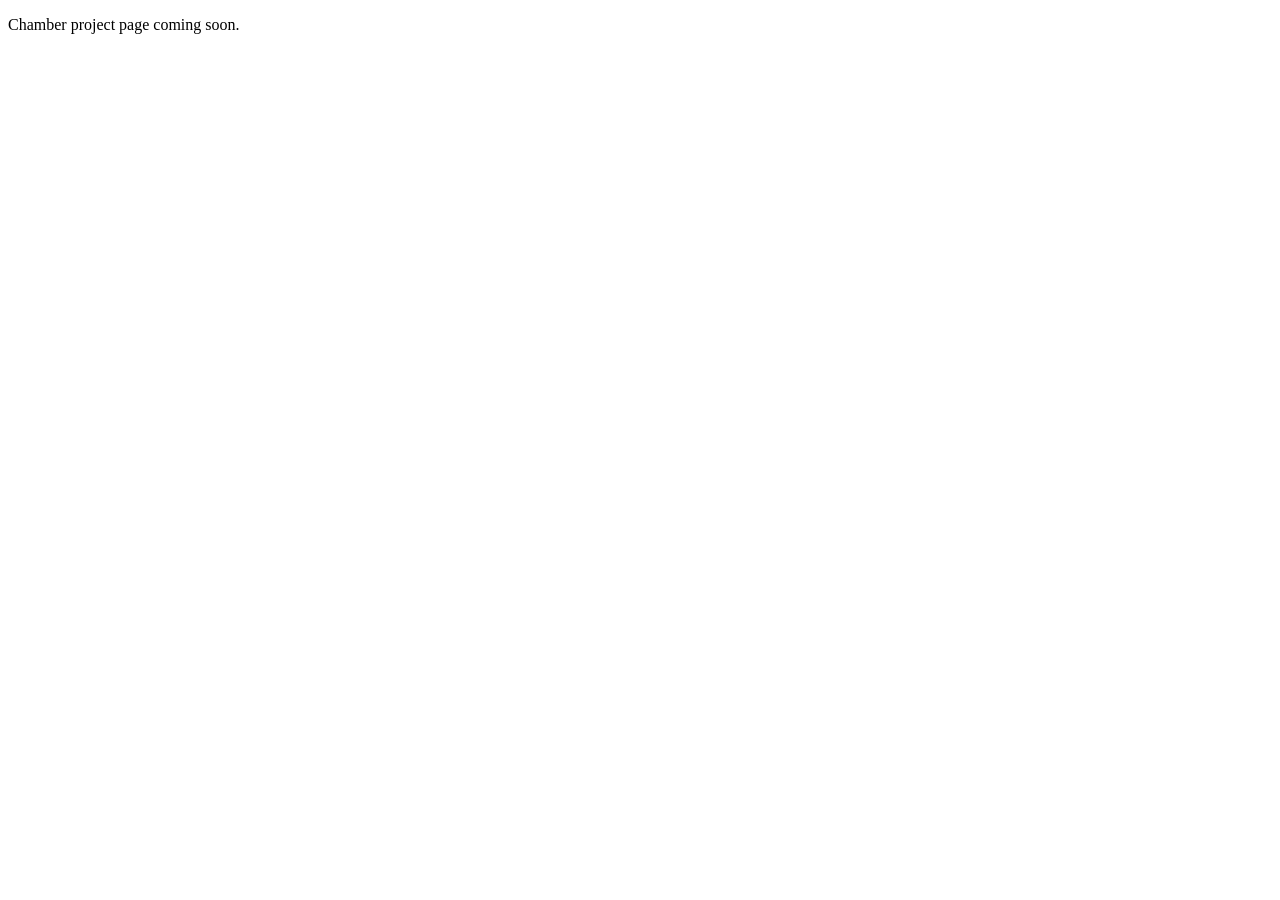
==== chamber/index.html @ 715e27e8 "ok" ====
<!DOCTYPE html>
<html lang="en-US">
<head>
  <meta charset="UTF-8">
  <meta name="viewport" content="width=device-width, initial-scale=1.0">
  <title>Chamber Placeholder</title>
</head>
<body>
  <p>Chamber project page coming soon.</p>
</body>
</html>
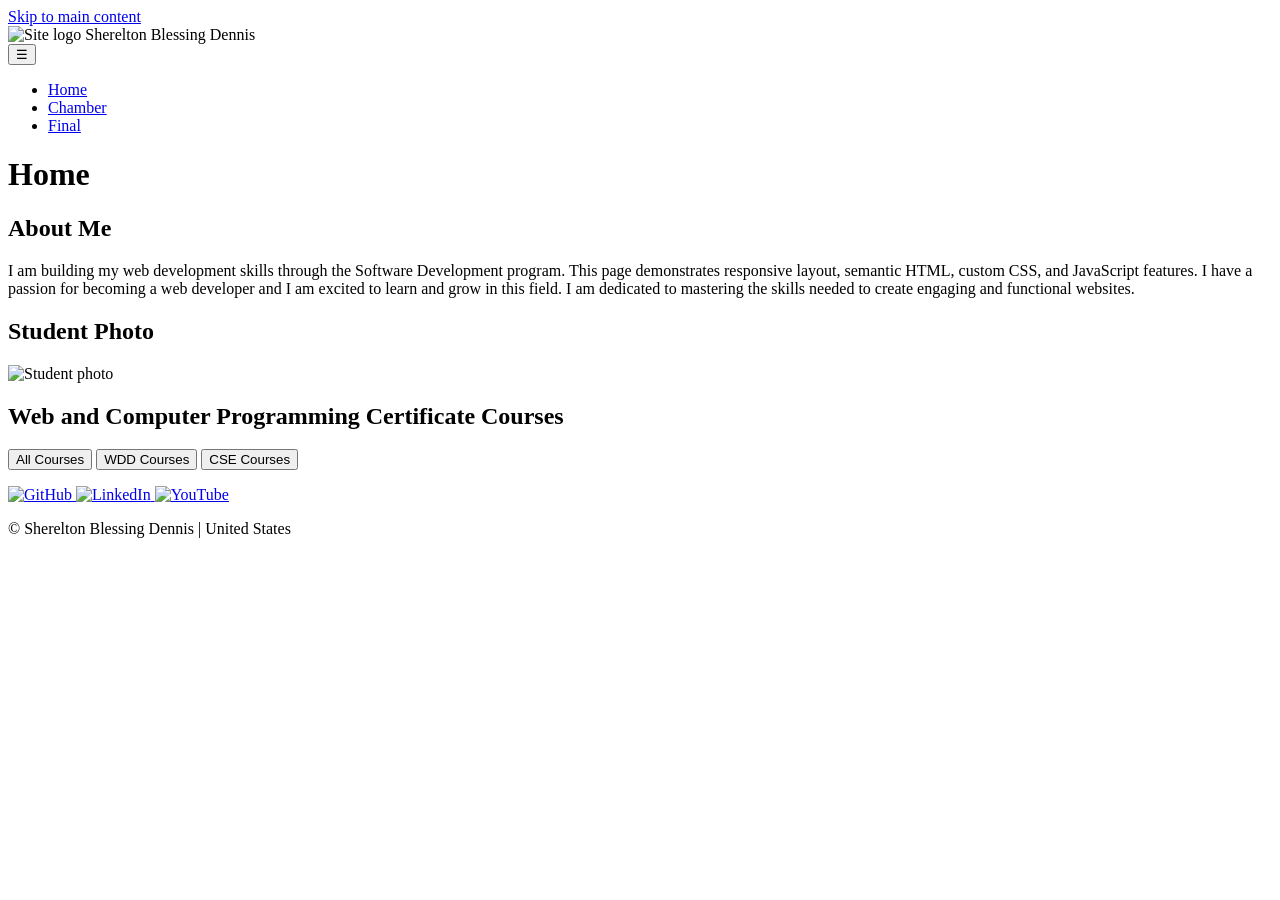
==== commit 4ba22f06: "teste" ====
--- a/chamber/index.html
+++ b/chamber/index.html
@@ -3,9 +3,82 @@
 <head>
   <meta charset="UTF-8">
   <meta name="viewport" content="width=device-width, initial-scale=1.0">
-  <title>Chamber Placeholder</title>
+  <meta name="description" content="WDD 231 student home page with responsive navigation and dynamic course filtering.">
+  <meta name="author" content="Sherelton Blessing Dennis">
+  <title>WDD 231 | Home</title>
+  <link rel="preconnect" href="https://fonts.googleapis.com">
+  <link rel="preconnect" href="https://fonts.gstatic.com" crossorigin>
+  <link href="https://fonts.googleapis.com/css2?family=Source+Sans+3:wght@400;600;700&display=swap" rel="stylesheet">
+  <link rel="stylesheet" href="stylesheet/larger.css">
+  <link rel="stylesheet" href="stylesheet/small.css">
+  <link rel="stylesheet" href="stylesheet/larger.css">
+  <script src="scripts/navigation.js" defer></script>
+  <script src="scripts/date.js" defer></script>
+  <script src="scripts/course.js" defer></script>
 </head>
 <body>
-  <p>Chamber project page coming soon.</p>
+  <a class="skip-link" href="#main-content">Skip to main content</a>
+  <header class="site-header">
+    <div class="brand-wrap">
+      <img src="images/site-logo.svg" alt="Site logo" width="44" height="44">
+      <span class="site-name">Sherelton Blessing Dennis</span>
+    </div>
+    <button id="menuButton" class="menu-button" type="button" aria-label="Toggle navigation" aria-expanded="false" aria-controls="primary-navigation">
+      <span aria-hidden="true">&#9776;</span>
+    </button>
+  </header>
+
+  <nav id="primary-navigation" class="site-nav" aria-label="Main navigation">
+    <ul>
+      <li><a href="index.html" aria-current="page">Home</a></li>
+      <li><a href="chamber/index.html">Chamber</a></li>
+      <li><a href="final/index.html">Final</a></li>
+    </ul>
+  </nav>
+
+  <main id="main-content">
+    <h1>Home</h1>
+
+    <section class="card about-section">
+      <h2>About Me</h2>
+      <p>
+        I am building my web development skills through the Software Development program.
+        This page demonstrates responsive layout, semantic HTML, custom CSS, and JavaScript features.
+        I have a passion for becoming a web developer and I am excited to learn and grow in this field. I am dedicated to mastering the skills needed to create engaging and functional websites.
+      </p>
+    </section>
+
+    <section class="card photo-section">
+      <h2>Student Photo</h2>
+      <img src="images/profile.jpg" alt="Student photo" width="480" height="320" loading="lazy">
+    </section>
+
+    <section class="card courses-section">
+      <h2>Web and Computer Programming Certificate Courses</h2>
+      <div class="filter-controls" role="group" aria-label="Filter courses">
+        <button id="allBtn" type="button" class="filter-button">All Courses</button>
+        <button id="wddBtn" type="button" class="filter-button">WDD Courses</button>
+        <button id="cseBtn" type="button" class="filter-button">CSE Courses</button>
+      </div>
+      <div id="courseCards" class="course-grid" aria-live="polite"></div>
+      <p id="creditsTotal" class="credits-total"></p>
+    </section>
+  </main>
+
+  <footer>
+    <div class="social-links" aria-label="Social links">
+      <a href="https://github.com/shereltondennis/wdd231" target="_blank" rel="noopener noreferrer" aria-label="GitHub">
+        <img src="images/icon-github.svg" alt="GitHub" width="28" height="28">
+      </a>
+      <a href="https://www.linkedin.com/in/your-linkedin-handle/" target="_blank" rel="noopener noreferrer" aria-label="LinkedIn">
+        <img src="images/icon-linkedin.svg" alt="LinkedIn" width="28" height="28">
+      </a>
+      <a href="https://www.youtube.com/" target="_blank" rel="noopener noreferrer" aria-label="YouTube">
+        <img src="images/icon-youtube.svg" alt="YouTube" width="28" height="28">
+      </a>
+    </div>
+    <p>&copy; <span id="currentYear"></span> Sherelton Blessing Dennis | United States</p>
+    <p id="lastModified"></p>
+  </footer>
 </body>
 </html>
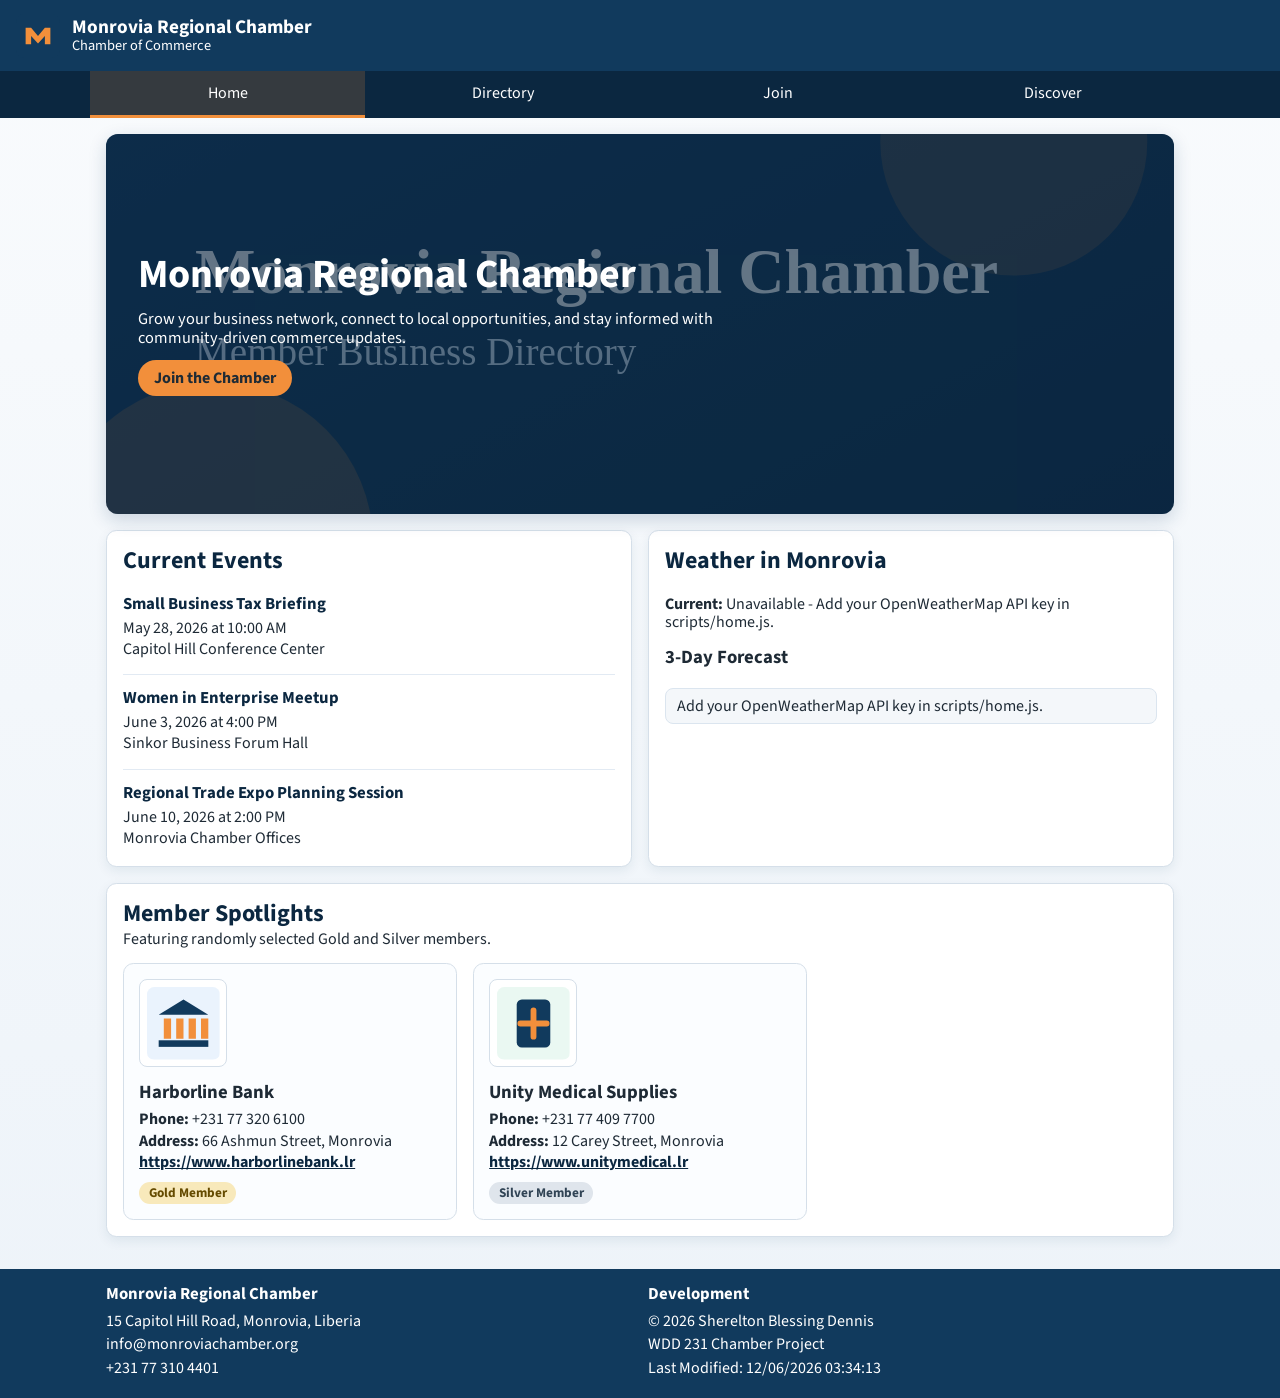
==== commit cc2e3031: "ok" ====
--- a/chamber/index.html
+++ b/chamber/index.html
@@ -3,82 +3,117 @@
 <head>
   <meta charset="UTF-8">
   <meta name="viewport" content="width=device-width, initial-scale=1.0">
-  <meta name="description" content="WDD 231 student home page with responsive navigation and dynamic course filtering.">
+  <meta name="description" content="Home page for the Monrovia Regional Chamber of Commerce featuring events, weather, and member business spotlights.">
   <meta name="author" content="Sherelton Blessing Dennis">
-  <title>WDD 231 | Home</title>
+  <meta property="og:title" content="Monrovia Regional Chamber | Home">
+  <meta property="og:description" content="Connect with Monrovia business opportunities, local events, and featured chamber members.">
+  <meta property="og:image" content="https://shereltondennis.github.io/wdd231/chamber/images/chamber-social.svg">
+  <meta property="og:url" content="https://shereltondennis.github.io/wdd231/chamber/index.html">
+  <meta property="og:type" content="website">
+  <title>Monrovia Regional Chamber | Home</title>
+  <link rel="icon" href="images/favicon.svg" type="image/svg+xml">
   <link rel="preconnect" href="https://fonts.googleapis.com">
   <link rel="preconnect" href="https://fonts.gstatic.com" crossorigin>
   <link href="https://fonts.googleapis.com/css2?family=Source+Sans+3:wght@400;600;700&display=swap" rel="stylesheet">
-  <link rel="stylesheet" href="stylesheet/larger.css">
-  <link rel="stylesheet" href="stylesheet/small.css">
-  <link rel="stylesheet" href="stylesheet/larger.css">
+  <link rel="stylesheet" href="styles/normalize.css">
+  <link rel="stylesheet" href="styles/small.css">
+  <link rel="stylesheet" href="styles/larger.css">
+  <link rel="stylesheet" href="styles/home.css">
   <script src="scripts/navigation.js" defer></script>
-  <script src="scripts/date.js" defer></script>
-  <script src="scripts/course.js" defer></script>
+  <script src="scripts/footer.js" defer></script>
+  <script src="scripts/home.js" defer></script>
 </head>
 <body>
   <a class="skip-link" href="#main-content">Skip to main content</a>
+
   <header class="site-header">
     <div class="brand-wrap">
-      <img src="images/site-logo.svg" alt="Site logo" width="44" height="44">
-      <span class="site-name">Sherelton Blessing Dennis</span>
+      <img src="images/favicon.svg" alt="" width="44" height="44">
+      <div>
+        <p class="site-title">Monrovia Regional Chamber</p>
+        <p class="site-subtitle">Chamber of Commerce</p>
+      </div>
     </div>
     <button id="menuButton" class="menu-button" type="button" aria-label="Toggle navigation" aria-expanded="false" aria-controls="primary-navigation">
       <span aria-hidden="true">&#9776;</span>
     </button>
   </header>
 
-  <nav id="primary-navigation" class="site-nav" aria-label="Main navigation">
+  <nav id="primary-navigation" class="site-nav" aria-label="Primary navigation">
     <ul>
       <li><a href="index.html" aria-current="page">Home</a></li>
-      <li><a href="chamber/index.html">Chamber</a></li>
-      <li><a href="final/index.html">Final</a></li>
+      <li><a href="directory.html">Directory</a></li>
+      <li><a href="join.html">Join</a></li>
+      <li><a href="discover.html">Discover</a></li>
     </ul>
   </nav>
 
-  <main id="main-content">
-    <h1>Home</h1>
-
-    <section class="card about-section">
-      <h2>About Me</h2>
-      <p>
-        I am building my web development skills through the Software Development program.
-        This page demonstrates responsive layout, semantic HTML, custom CSS, and JavaScript features.
-        I have a passion for becoming a web developer and I am excited to learn and grow in this field. I am dedicated to mastering the skills needed to create engaging and functional websites.
-      </p>
+  <main id="main-content" class="home-main">
+    <section class="hero" aria-label="Chamber introduction">
+      <img class="hero-image" src="images/chamber-social.svg" alt="Monrovia Regional Chamber promotional banner" width="1200" height="630" loading="eager" fetchpriority="high">
+      <div class="hero-content">
+        <h1>Monrovia Regional Chamber</h1>
+        <p>Grow your business network, connect to local opportunities, and stay informed with community-driven commerce updates.</p>
+        <a class="cta-link" href="join.html">Join the Chamber</a>
+      </div>
     </section>
 
-    <section class="card photo-section">
-      <h2>Student Photo</h2>
-      <img src="images/profile.jpg" alt="Student photo" width="480" height="320" loading="lazy">
-    </section>
+    <div class="home-grid">
+      <section class="content-card events" aria-labelledby="events-heading">
+        <h2 id="events-heading">Current Events</h2>
+        <ul class="event-list">
+          <li>
+            <h3>Small Business Tax Briefing</h3>
+            <p>May 28, 2026 at 10:00 AM</p>
+            <p>Capitol Hill Conference Center</p>
+          </li>
+          <li>
+            <h3>Women in Enterprise Meetup</h3>
+            <p>June 3, 2026 at 4:00 PM</p>
+            <p>Sinkor Business Forum Hall</p>
+          </li>
+          <li>
+            <h3>Regional Trade Expo Planning Session</h3>
+            <p>June 10, 2026 at 2:00 PM</p>
+            <p>Monrovia Chamber Offices</p>
+          </li>
+        </ul>
+      </section>
 
-    <section class="card courses-section">
-      <h2>Web and Computer Programming Certificate Courses</h2>
-      <div class="filter-controls" role="group" aria-label="Filter courses">
-        <button id="allBtn" type="button" class="filter-button">All Courses</button>
-        <button id="wddBtn" type="button" class="filter-button">WDD Courses</button>
-        <button id="cseBtn" type="button" class="filter-button">CSE Courses</button>
+      <section class="content-card weather" aria-labelledby="weather-heading">
+        <h2 id="weather-heading">Weather in Monrovia</h2>
+        <p class="weather-current"><strong>Current:</strong> <span id="currentTemp">Loading...</span> - <span id="currentDesc">Loading weather details...</span></p>
+        <h3>3-Day Forecast</h3>
+        <ul id="forecastList" class="forecast-list" aria-live="polite">
+          <li>Loading forecast...</li>
+        </ul>
+      </section>
+    </div>
+
+    <section class="spotlights" aria-labelledby="spotlights-heading">
+      <div class="spotlights-head">
+        <h2 id="spotlights-heading">Member Spotlights</h2>
+        <p>Featuring randomly selected Gold and Silver members.</p>
       </div>
-      <div id="courseCards" class="course-grid" aria-live="polite"></div>
-      <p id="creditsTotal" class="credits-total"></p>
+      <div id="spotlightContainer" class="spotlight-grid" aria-live="polite"></div>
     </section>
   </main>
 
   <footer>
-    <div class="social-links" aria-label="Social links">
-      <a href="https://github.com/shereltondennis/wdd231" target="_blank" rel="noopener noreferrer" aria-label="GitHub">
-        <img src="images/icon-github.svg" alt="GitHub" width="28" height="28">
-      </a>
-      <a href="https://www.linkedin.com/in/your-linkedin-handle/" target="_blank" rel="noopener noreferrer" aria-label="LinkedIn">
-        <img src="images/icon-linkedin.svg" alt="LinkedIn" width="28" height="28">
-      </a>
-      <a href="https://www.youtube.com/" target="_blank" rel="noopener noreferrer" aria-label="YouTube">
-        <img src="images/icon-youtube.svg" alt="YouTube" width="28" height="28">
-      </a>
+    <div class="footer-content">
+      <section>
+        <h2>Monrovia Regional Chamber</h2>
+        <p>15 Capitol Hill Road, Monrovia, Liberia</p>
+        <p>info@monroviachamber.org</p>
+        <p>+231 77 310 4401</p>
+      </section>
+      <section>
+        <h2>Development</h2>
+        <p>&copy; <span id="currentYear"></span> Sherelton Blessing Dennis</p>
+        <p>WDD 231 Chamber Project</p>
+        <p id="lastModified"></p>
+      </section>
     </div>
-    <p>&copy; <span id="currentYear"></span> Sherelton Blessing Dennis | United States</p>
-    <p id="lastModified"></p>
   </footer>
 </body>
-</html>
+</html>
--- a/chamber/styles/small.css
+++ b/chamber/styles/small.css
@@ -0,0 +1,250 @@
+:root {
+  --primary: #113a5d;
+  --primary-dark: #0b2740;
+  --accent: #f28f3b;
+  --surface: #f4f7fa;
+  --card-border: #d5dfe9;
+  --ink: #1e2a35;
+  --white: #ffffff;
+}
+
+body {
+  font-family: "Source Sans 3", sans-serif;
+  color: var(--ink);
+  background: linear-gradient(180deg, #f9fbfd 0%, #edf3f9 100%);
+  min-width: 320px;
+}
+
+.skip-link {
+  position: absolute;
+  left: -9999px;
+  top: 0.5rem;
+  background: var(--white);
+  color: var(--primary-dark);
+  padding: 0.5rem 0.75rem;
+  border: 2px solid var(--primary-dark);
+  border-radius: 0.4rem;
+}
+
+.skip-link:focus {
+  left: 0.5rem;
+  z-index: 1000;
+}
+
+.site-header {
+  background: var(--primary);
+  color: var(--white);
+  display: flex;
+  justify-content: space-between;
+  align-items: center;
+  padding: 0.85rem 1rem;
+}
+
+.brand-wrap {
+  display: flex;
+  align-items: center;
+  gap: 0.75rem;
+}
+
+.site-title {
+  margin: 0;
+  font-weight: 700;
+  font-size: clamp(1rem, 3.8vw, 1.2rem);
+  line-height: 1.1;
+}
+
+.site-subtitle {
+  margin: 0;
+  font-size: 0.9rem;
+}
+
+.menu-button {
+  background: transparent;
+  color: var(--white);
+  border: 1px solid rgba(255, 255, 255, 0.65);
+  border-radius: 0.35rem;
+  cursor: pointer;
+  font-size: 1.5rem;
+  line-height: 1;
+  padding: 0.2rem 0.55rem;
+}
+
+.site-nav {
+  display: none;
+  background: var(--primary-dark);
+}
+
+.site-nav.open {
+  display: block;
+}
+
+.site-nav ul {
+  list-style: none;
+  margin: 0;
+  padding: 0;
+}
+
+.site-nav a {
+  color: var(--white);
+  text-decoration: none;
+  display: block;
+  padding: 0.8rem 1rem;
+  border-bottom: 3px solid transparent;
+}
+
+.site-nav a:hover,
+.site-nav a:focus-visible {
+  background: rgba(255, 255, 255, 0.1);
+  border-bottom-color: var(--accent);
+}
+
+.site-nav a[aria-current="page"] {
+  background: rgba(242, 143, 59, 0.18);
+  border-bottom-color: var(--accent);
+}
+
+a:focus-visible,
+button:focus-visible {
+  outline: 3px solid var(--accent);
+  outline-offset: 2px;
+}
+
+main {
+  max-width: 1100px;
+  margin: 0 auto;
+  padding: 1rem;
+}
+
+h1,
+h2 {
+  color: var(--primary-dark);
+}
+
+h1 {
+  margin-bottom: 0.5rem;
+}
+
+.directory-controls {
+  background: var(--white);
+  border: 1px solid var(--card-border);
+  border-radius: 0.65rem;
+  padding: 1rem;
+  margin-bottom: 1rem;
+  box-shadow: 0 4px 12px rgba(17, 58, 93, 0.08);
+}
+
+.directory-controls h2 {
+  margin: 0 0 0.75rem;
+  font-size: 1.2rem;
+}
+
+.view-switch {
+  display: flex;
+  gap: 0.5rem;
+  flex-wrap: wrap;
+}
+
+.view-button {
+  border: 1px solid #bcccdc;
+  border-radius: 999px;
+  background: var(--surface);
+  color: var(--ink);
+  cursor: pointer;
+  padding: 0.45rem 0.95rem;
+  font-weight: 600;
+}
+
+.view-button.is-active {
+  background: var(--primary);
+  color: var(--white);
+  border-color: var(--primary);
+}
+
+.members {
+  display: grid;
+  gap: 1rem;
+}
+
+.members.grid-view {
+  grid-template-columns: repeat(auto-fit, minmax(245px, 1fr));
+}
+
+.members.list-view {
+  grid-template-columns: 1fr;
+}
+
+.member-card {
+  background: var(--white);
+  border: 1px solid var(--card-border);
+  border-radius: 0.65rem;
+  padding: 1rem;
+  box-shadow: 0 4px 12px rgba(17, 58, 93, 0.08);
+}
+
+.members.list-view .member-card {
+  display: block;
+}
+
+.members.list-view .member-card img {
+  display: none;
+}
+
+.member-card img {
+  width: 88px;
+  height: 88px;
+  object-fit: cover;
+  border-radius: 0.5rem;
+  border: 1px solid var(--card-border);
+}
+
+.member-card h3 {
+  margin: 0 0 0.45rem;
+  font-size: 1.15rem;
+}
+
+.member-card p {
+  margin: 0.2rem 0;
+  overflow-wrap: anywhere;
+}
+
+.member-level {
+  display: inline-block;
+  margin-top: 0.4rem;
+  padding: 0.15rem 0.5rem;
+  border-radius: 999px;
+  font-size: 0.85rem;
+  background: #e6edf6;
+  color: #173e63;
+}
+
+.member-card a {
+  color: var(--primary-dark);
+  font-weight: 600;
+  overflow-wrap: anywhere;
+}
+
+footer {
+  background: var(--primary);
+  color: var(--white);
+  margin-top: 1rem;
+}
+
+.footer-content {
+  max-width: 1100px;
+  margin: 0 auto;
+  padding: 1rem;
+  display: grid;
+  gap: 1rem;
+  text-align: center;
+  justify-items: center;
+}
+
+.footer-content h2 {
+  color: var(--white);
+  margin: 0 0 0.5rem;
+  font-size: 1.05rem;
+}
+
+.footer-content p {
+  margin: 0.3rem 0;
+}
--- a/chamber/styles/larger.css
+++ b/chamber/styles/larger.css
@@ -0,0 +1,32 @@
+@media (min-width: 700px) {
+  .menu-button {
+    display: none;
+  }
+
+  .site-nav {
+    display: block;
+  }
+
+  .site-nav ul {
+    max-width: 1100px;
+    margin: 0 auto;
+    display: flex;
+  }
+
+  .site-nav li {
+    flex: 1;
+    text-align: center;
+  }
+
+  .footer-content {
+    grid-template-columns: 1fr 1fr;
+    text-align: left;
+    justify-items: stretch;
+  }
+}
+
+@media (min-width: 980px) {
+  .members.grid-view {
+    grid-template-columns: repeat(3, minmax(0, 1fr));
+  }
+}
--- a/chamber/styles/home.css
+++ b/chamber/styles/home.css
@@ -0,0 +1,218 @@
+.home-main {
+  display: grid;
+  gap: 1rem;
+}
+
+.hero {
+  position: relative;
+  border-radius: 0.75rem;
+  overflow: hidden;
+  background: #0b2740;
+  box-shadow: 0 6px 18px rgba(17, 58, 93, 0.18);
+}
+
+.hero-image {
+  display: block;
+  width: 100%;
+  min-height: 240px;
+  max-height: 380px;
+  object-fit: cover;
+  opacity: 0.36;
+}
+
+.hero-content {
+  position: absolute;
+  inset: 0;
+  display: grid;
+  align-content: center;
+  gap: 0.75rem;
+  padding: 1.25rem;
+  color: #ffffff;
+  max-width: 40rem;
+}
+
+.hero h1 {
+  margin: 0;
+  color: #ffffff;
+  font-size: clamp(1.6rem, 6vw, 2.5rem);
+}
+
+.hero p {
+  margin: 0;
+  font-size: 1.02rem;
+}
+
+.cta-link {
+  width: fit-content;
+  text-decoration: none;
+  font-weight: 700;
+  background: var(--accent);
+  color: #1f2b35;
+  padding: 0.55rem 1rem;
+  border-radius: 999px;
+}
+
+.home-grid {
+  display: grid;
+  gap: 1rem;
+}
+
+.content-card {
+  background: var(--white);
+  border: 1px solid var(--card-border);
+  border-radius: 0.65rem;
+  padding: 1rem;
+  box-shadow: 0 4px 12px rgba(17, 58, 93, 0.08);
+}
+
+.content-card h2,
+.content-card h3 {
+  margin-top: 0;
+}
+
+.event-list {
+  list-style: none;
+  margin: 0;
+  padding: 0;
+  display: grid;
+  gap: 0.9rem;
+}
+
+.event-list li {
+  padding-bottom: 0.85rem;
+  border-bottom: 1px solid #e2eaf3;
+}
+
+.event-list li:last-child {
+  border-bottom: 0;
+  padding-bottom: 0;
+}
+
+.event-list h3 {
+  margin: 0 0 0.3rem;
+  color: var(--primary-dark);
+  font-size: 1.05rem;
+}
+
+.event-list p {
+  margin: 0.15rem 0;
+}
+
+.weather-current {
+  margin: 0 0 1rem;
+}
+
+.forecast-list {
+  list-style: none;
+  margin: 0;
+  padding: 0;
+  display: grid;
+  gap: 0.55rem;
+}
+
+.forecast-list li {
+  display: flex;
+  justify-content: space-between;
+  align-items: center;
+  background: var(--surface);
+  border: 1px solid #dbe5ef;
+  border-radius: 0.5rem;
+  padding: 0.5rem 0.7rem;
+}
+
+.forecast-day {
+  font-weight: 700;
+  color: var(--primary-dark);
+}
+
+.spotlights {
+  background: var(--white);
+  border: 1px solid var(--card-border);
+  border-radius: 0.65rem;
+  padding: 1rem;
+  box-shadow: 0 4px 12px rgba(17, 58, 93, 0.08);
+}
+
+.spotlights-head h2 {
+  margin: 0 0 0.2rem;
+}
+
+.spotlights-head p {
+  margin: 0.15rem 0 0.9rem;
+}
+
+.spotlight-grid {
+  display: grid;
+  gap: 1rem;
+}
+
+.spotlight-card {
+  border: 1px solid var(--card-border);
+  border-radius: 0.65rem;
+  padding: 0.95rem;
+  background: #fbfdff;
+}
+
+.spotlight-card img {
+  width: 88px;
+  height: 88px;
+  object-fit: contain;
+  border: 1px solid var(--card-border);
+  border-radius: 0.5rem;
+  background: #ffffff;
+  padding: 0.4rem;
+}
+
+.spotlight-card h3 {
+  margin: 0.65rem 0 0.4rem;
+}
+
+.spotlight-card p {
+  margin: 0.2rem 0;
+  overflow-wrap: anywhere;
+}
+
+.spotlight-card a {
+  color: var(--primary-dark);
+  font-weight: 700;
+  overflow-wrap: anywhere;
+}
+
+.spotlight-level {
+  display: inline-block;
+  margin-top: 0.45rem;
+  padding: 0.2rem 0.6rem;
+  border-radius: 999px;
+  font-size: 0.83rem;
+  font-weight: 700;
+}
+
+.spotlight-level.gold {
+  background: #f8e9bb;
+  color: #654b00;
+}
+
+.spotlight-level.silver {
+  background: #dfe5ec;
+  color: #314455;
+}
+
+@media (min-width: 700px) {
+  .hero-content {
+    padding: 2rem;
+  }
+
+  .home-grid {
+    grid-template-columns: 1fr 1fr;
+  }
+
+  .spotlight-grid {
+    grid-template-columns: repeat(2, minmax(0, 1fr));
+  }
+}
+
+@media (min-width: 980px) {
+  .spotlight-grid {
+    grid-template-columns: repeat(3, minmax(0, 1fr));
+  }
+}
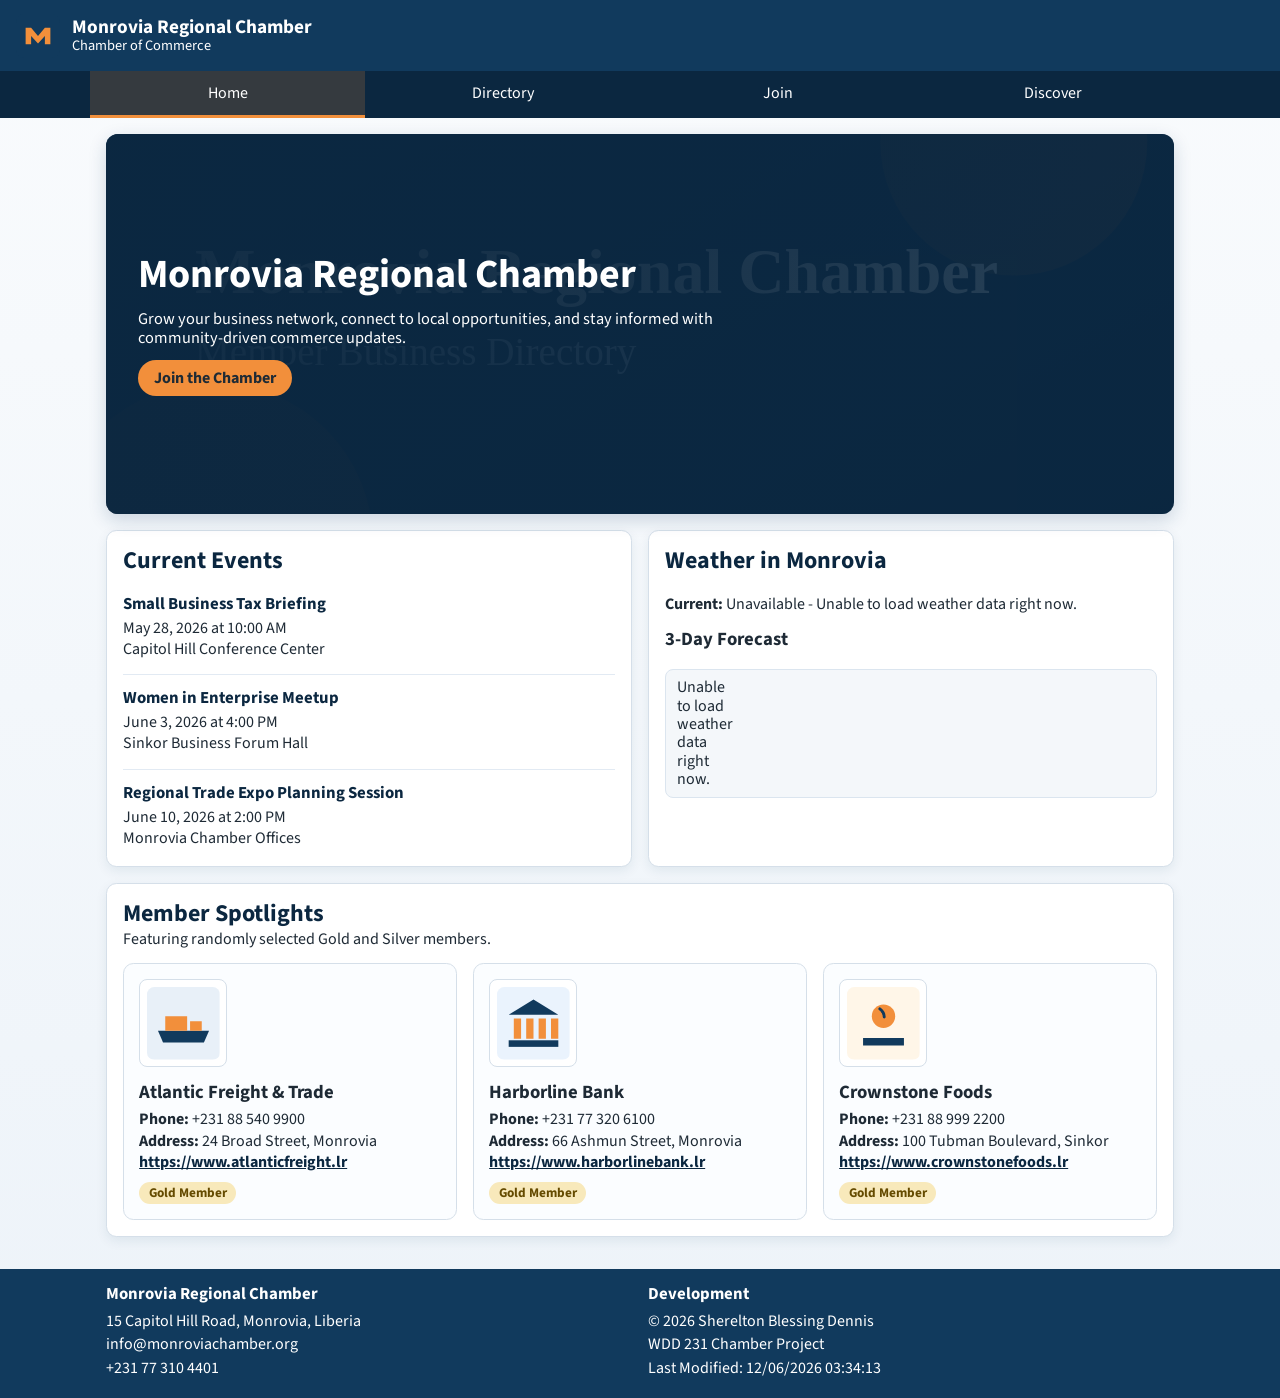
==== commit 275399b5: "done" ====
--- a/chamber/index.html
+++ b/chamber/index.html
@@ -3,14 +3,14 @@
 <head>
   <meta charset="UTF-8">
   <meta name="viewport" content="width=device-width, initial-scale=1.0">
-  <meta name="description" content="Home page for the Monrovia Regional Chamber of Commerce featuring events, weather, and member business spotlights.">
+  <meta name="description" content="Monrovia Regional Chamber of Commerce home page with current events, local weather, and rotating Gold and Silver member spotlights.">
   <meta name="author" content="Sherelton Blessing Dennis">
-  <meta property="og:title" content="Monrovia Regional Chamber | Home">
+  <meta property="og:title" content="Monrovia Regional Chamber of Commerce Home">
   <meta property="og:description" content="Connect with Monrovia business opportunities, local events, and featured chamber members.">
   <meta property="og:image" content="https://shereltondennis.github.io/wdd231/chamber/images/chamber-social.svg">
   <meta property="og:url" content="https://shereltondennis.github.io/wdd231/chamber/index.html">
   <meta property="og:type" content="website">
-  <title>Monrovia Regional Chamber | Home</title>
+  <title>Monrovia Regional Chamber of Commerce Home Page</title>
   <link rel="icon" href="images/favicon.svg" type="image/svg+xml">
   <link rel="preconnect" href="https://fonts.googleapis.com">
   <link rel="preconnect" href="https://fonts.gstatic.com" crossorigin>
@@ -116,4 +116,4 @@
     </div>
   </footer>
 </body>
-</html>+</html>
--- a/chamber/styles/home.css
+++ b/chamber/styles/home.css
@@ -11,18 +11,27 @@
   box-shadow: 0 6px 18px rgba(17, 58, 93, 0.18);
 }
 
+.hero::before {
+  content: "";
+  position: absolute;
+  inset: 0;
+  background: linear-gradient(110deg, rgba(11, 39, 64, 0.88) 0%, rgba(11, 39, 64, 0.72) 52%, rgba(11, 39, 64, 0.38) 100%);
+  z-index: 1;
+}
+
 .hero-image {
   display: block;
   width: 100%;
   min-height: 240px;
   max-height: 380px;
   object-fit: cover;
-  opacity: 0.36;
+  opacity: 0.22;
 }
 
 .hero-content {
   position: absolute;
   inset: 0;
+  z-index: 2;
   display: grid;
   align-content: center;
   gap: 0.75rem;
@@ -111,8 +120,9 @@
 }
 
 .forecast-list li {
-  display: flex;
-  justify-content: space-between;
+  display: grid;
+  grid-template-columns: 3.5rem 1fr auto;
+  gap: 0.5rem;
   align-items: center;
   background: var(--surface);
   border: 1px solid #dbe5ef;
@@ -123,6 +133,10 @@
 .forecast-day {
   font-weight: 700;
   color: var(--primary-dark);
+}
+
+.forecast-list li span:nth-child(2) {
+  overflow-wrap: anywhere;
 }
 
 .spotlights {
@@ -215,4 +229,4 @@
   .spotlight-grid {
     grid-template-columns: repeat(3, minmax(0, 1fr));
   }
-}+}
